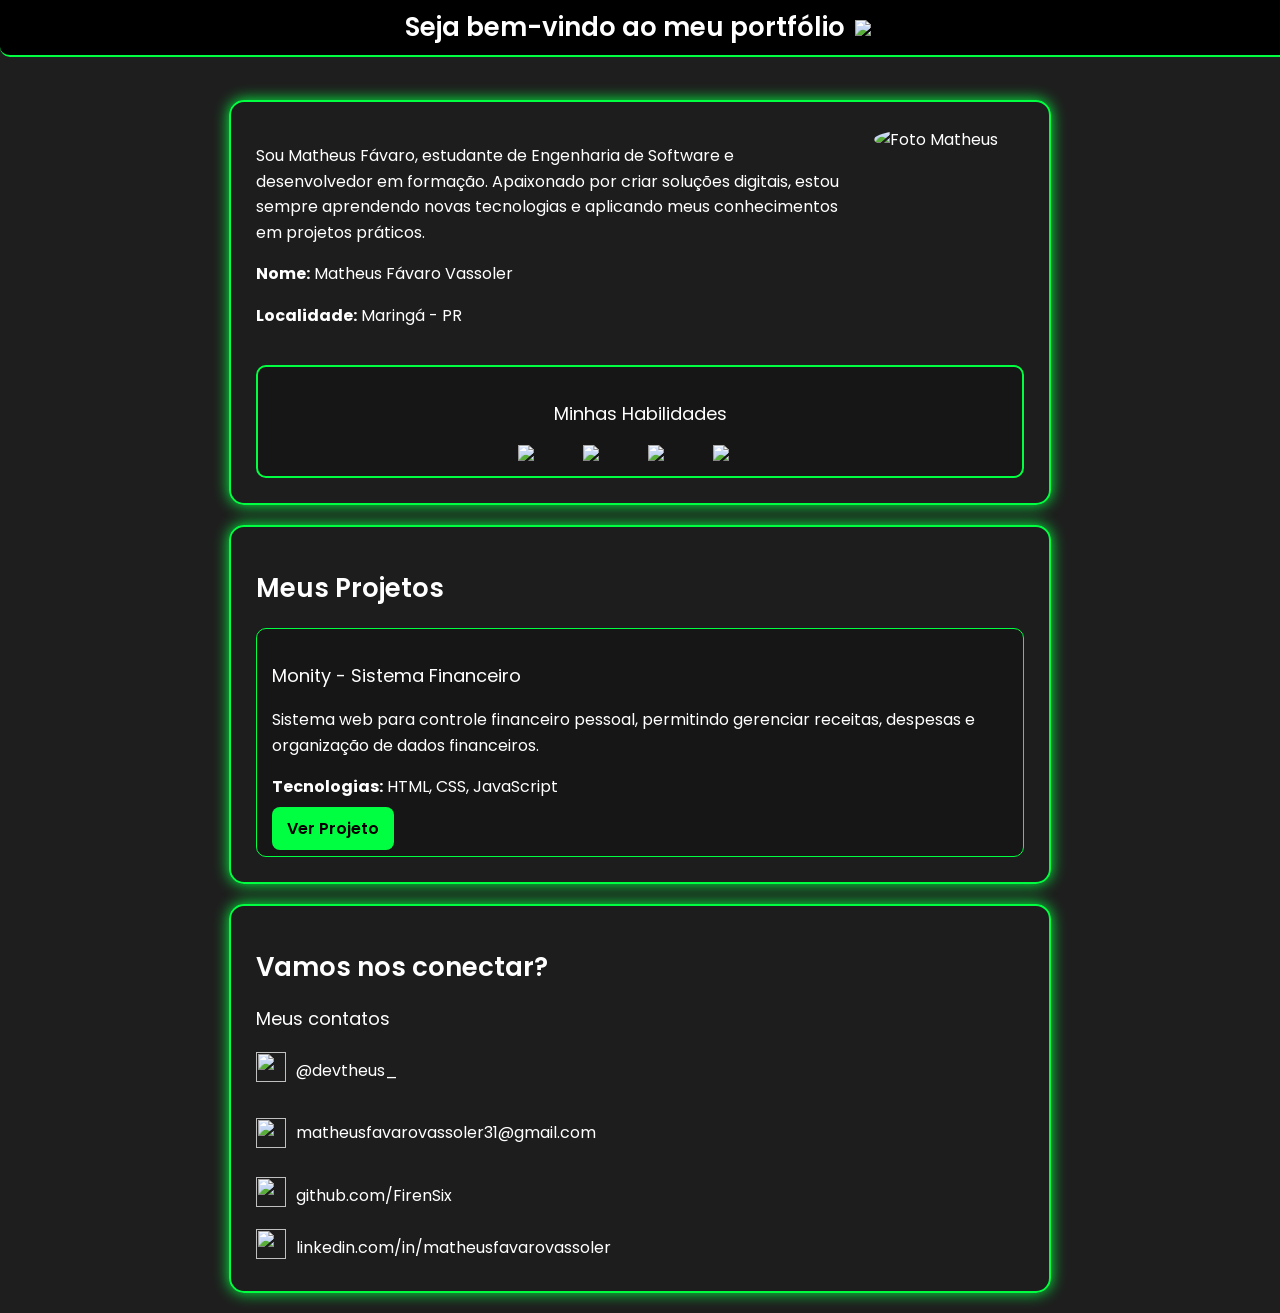
==== my portfolio/index.html @ 8dbd63f3 "Update my portfolio" ====
<!DOCTYPE html>
<html lang="pt-br">
<head>
  <meta charset="UTF-8">
  <title>Portfólio - Matheus</title>

  <link href="https://fonts.googleapis.com/css2?family=Poppins:wght@300;400;600&display=swap" rel="stylesheet">
  <link rel="stylesheet" href="css/style.css">
</head>
<body>

  <header class="header">
    <h1>Seja bem-vindo ao meu portfólio</h1>
    <img src="https://bluemoji.io/cdn-proxy/646218c67da47160c64a84d5/66b3e58387f7cb984dde9eb7_92.png">
  </header>

  <div class="primeira-parte">
    <div class="info-imagem">
      <div class="info-texto">
        <p>Sou Matheus Fávaro, estudante de Engenharia de Software e desenvolvedor em formação. Apaixonado por criar soluções digitais, estou sempre aprendendo novas tecnologias e aplicando meus conhecimentos em projetos práticos.</p>

        <p><strong>Nome:</strong> Matheus Fávaro Vassoler</p>
        <p><strong>Localidade:</strong> Maringá - PR</p>
      </div>

      <div class="imagem">
        <img class="perfil" src="imagens/imagemfoto.png" alt="Foto Matheus">
      </div>
    </div>

    <div class="habilidades">
      <h3>Minhas Habilidades</h3>

      <div class="icons">
        <img src="https://images.vexels.com/media/users/3/166383/isolated/preview/6024bc5746d7436c727825dc4fc23c22-icone-de-linguagem-de-programacao-html.png">
        <img src="https://images.vexels.com/media/users/3/166477/isolated/preview/9bb722f0e85ddbc1ce0f064534fd2311-icone-da-linguagem-de-programacao-python.png">
        <img src="https://img.icons8.com/color/512/c-programming.png">
        <img src="https://cdn.worldvectorlogo.com/logos/css-3.svg">
      </div>
    </div>
  </div>

  <!-- PROJETOS -->
  <div class="projetos">
    <h1>Meus Projetos</h1>

    <div class="card-projeto">
      <h3>Monity - Sistema Financeiro</h3>

      <p>
        Sistema web para controle financeiro pessoal, permitindo gerenciar receitas,
        despesas e organização de dados financeiros.
      </p>

      <p><strong>Tecnologias:</strong> HTML, CSS, JavaScript</p>

      <div class="botoes">
        <a href="https://finances-control2-0.vercel.app/" target="_blank" class="botao">
          Ver Projeto
        </a>
      </div>
    </div>
  </div>

  <!-- CONTATOS -->
  <div class="segunda-parte">
    <h1>Vamos nos conectar?</h1>
    <h3>Meus contatos</h3>

    <div class="contatos">

      <!-- Instagram -->
      <div class="item-contato">
        <a href="https://instagram.com/devtheus_" target="_blank">
          <img src="https://png.pngtree.com/png-vector/20221018/ourmid/pngtree-instagram-icon-png-image_6315974.png">
        </a>
        <a href="https://instagram.com/devtheus_" target="_blank">@devtheus_</a>
      </div>

      <!-- Email -->
      <div class="item-contato">
        <img src="https://images.icon-icons.com/1826/PNG/512/4202011emailgmaillogomailsocialsocialmedia-115677_115624.png">
        <p>matheusfavarovassoler31@gmail.com</p>
      </div>

      <!-- GitHub -->
      <div class="item-contato">
        <a href="https://github.com/FirenSix" target="_blank">
          <img src="https://images.icon-icons.com/3833/PNG/512/logo_github_icon_234969.png">
        </a>
        <a href="https://github.com/FirenSix" target="_blank">github.com/FirenSix</a>
      </div>

      <!-- LinkedIn -->
      <div class="item-contato">
        <a href="https://www.linkedin.com/in/matheusfavarovassoler" target="_blank">
          <img src="https://images.icon-icons.com/2429/PNG/512/linkedin_logo_icon_147268.png">
        </a>
        <a href="https://www.linkedin.com/in/matheusfavarovassoler" target="_blank">
          linkedin.com/in/matheusfavarovassoler
        </a>
      </div>

    </div>
  </div>

</body>
</html>
---- my portfolio/css/style.css ----
body {
  margin: 0;
  padding-top: 80px;

  background-color: #1e1e1e;
  background-image: url("https://cdn.pixabay.com/animation/2026/01/04/23/31/23-31-02-278_512.gif");
  background-position: center;
  background-repeat: no-repeat;
  background-size: cover;
  background-attachment: fixed;

  color: white;
  font-family: 'Poppins', sans-serif;
  font-size: 16px;
}

/* TEXTOS */
h1 {
  font-size: 26px;
  font-weight: 600;
}

h3 {
  font-size: 18px;
  font-weight: 400;
}

p {
  font-size: 16px;
  line-height: 1.6;
}

/* HEADER */
.header {
  display: flex;
  align-items: center;
  justify-content: center;
  gap: 10px;

  background-color: black;
  border-bottom: 2px solid #00ff40;
  border-bottom-left-radius: 10px;
  border-bottom-right-radius: 10px;

  padding: 10px;

  position: fixed;
  top: 0;
  width: 100%;
  height: 35px;
}

.header img {
  width: 40px;
}

/* BOXES */
.primeira-parte,
.segunda-parte,
.projetos {
  width: 60%;
  margin: 20px auto;

  background-color: rgba(30, 30, 30, 0.85);
  border: 2px solid #00ff40;
  border-radius: 15px;

  padding: 25px;
  text-align: left;

  box-shadow: 0 0 15px #00ff40;
}

/* Primeira parte: imagem à direita */
.info-imagem {
  display: flex;
  justify-content: space-between;
  align-items: flex-start;
  flex-wrap: wrap;
}

.info-texto {
  flex: 1;
  min-width: 250px;
  margin-right: 20px;
}

.imagem {
  flex: 0 0 150px;
}

.perfil {
  width: 150px;
  border-radius: 50%;
  display: block;
}

/* HABILIDADES */
.habilidades {
  margin-top: 20px;

  background-color: rgba(20, 20, 20, 0.8);
  border: 2px solid #00ff40;
  border-radius: 10px;

  padding: 15px;
  text-align: center;
}

.icons {
  display: flex;
  justify-content: center;
  gap: 15px;
  flex-wrap: wrap;
}

.icons img {
  width: 50px;
  transition: 0.3s;
}

.icons img:hover {
  transform: scale(1.1);
}

/* CONTATOS */
.contatos {
  display: flex;
  flex-direction: column;
  align-items: flex-start;
  gap: 15px;
  margin-top: 20px;
}

.item-contato {
  display: flex;
  align-items: center;
  gap: 10px;
}

.item-contato img {
  width: 30px;
  height: 30px;
  object-fit: contain;
}

/* LINKS */
.item-contato a {
  color: white;
  text-decoration: none;
  transition: 0.3s;
}

.item-contato a:hover {
  color: #00ff40;
}

/* PROJETOS */
.card-projeto {
  margin-top: 20px;
  padding: 15px;

  border: 1px solid #00ff40;
  border-radius: 10px;

  background-color: rgba(20, 20, 20, 0.8);
}

/* BOTÕES */
.botoes {
  margin-top: 15px;
}

.botao {
  padding: 10px 15px;
  background-color: #00ff40;
  color: black;
  border-radius: 8px;
  text-decoration: none;
  font-weight: 600;
  transition: 0.3s;
}

.botao:hover {
  background-color: #00cc33;
}
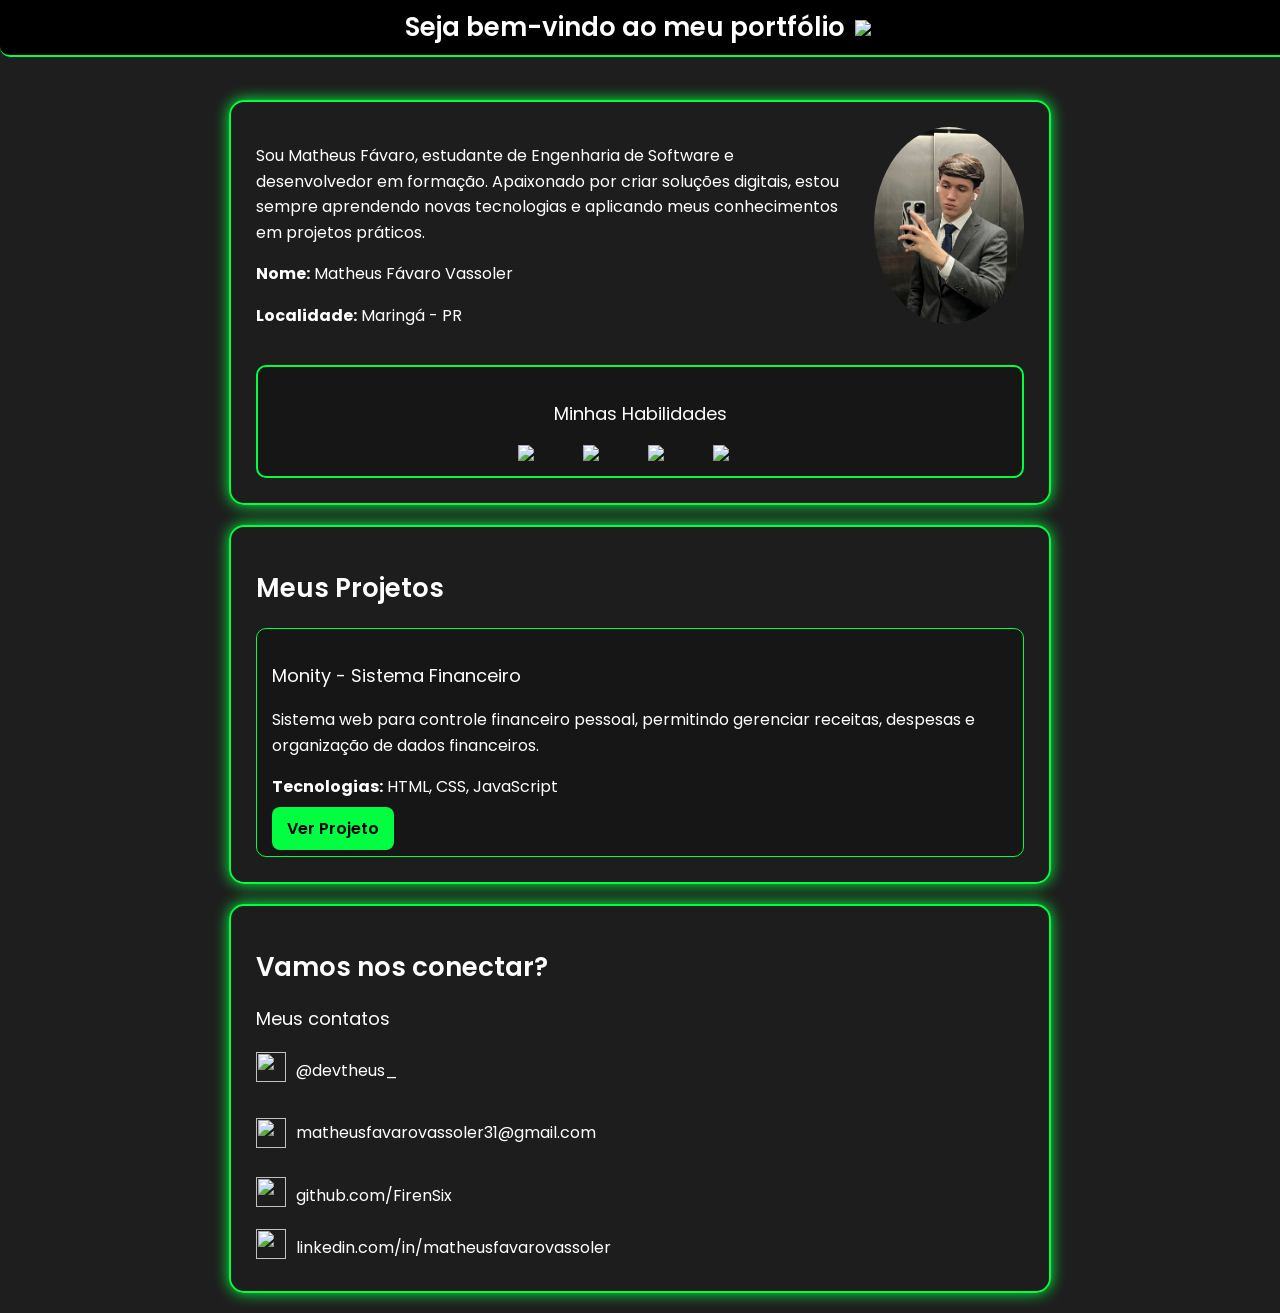
==== commit ae884588: "Fix HTML structure and formatting in index.html" ====
--- a/my portfolio/index.html
+++ b/my portfolio/index.html
@@ -24,7 +24,7 @@
       </div>
 
       <div class="imagem">
-        <img class="perfil" src="imagens/imagemfoto.png" alt="Foto Matheus">
+        <img class="perfil" src="images/imagemfoto.png" alt="Foto Matheus">
       </div>
     </div>
 
@@ -105,4 +105,4 @@
   </div>
 
 </body>
-</html>+</html>
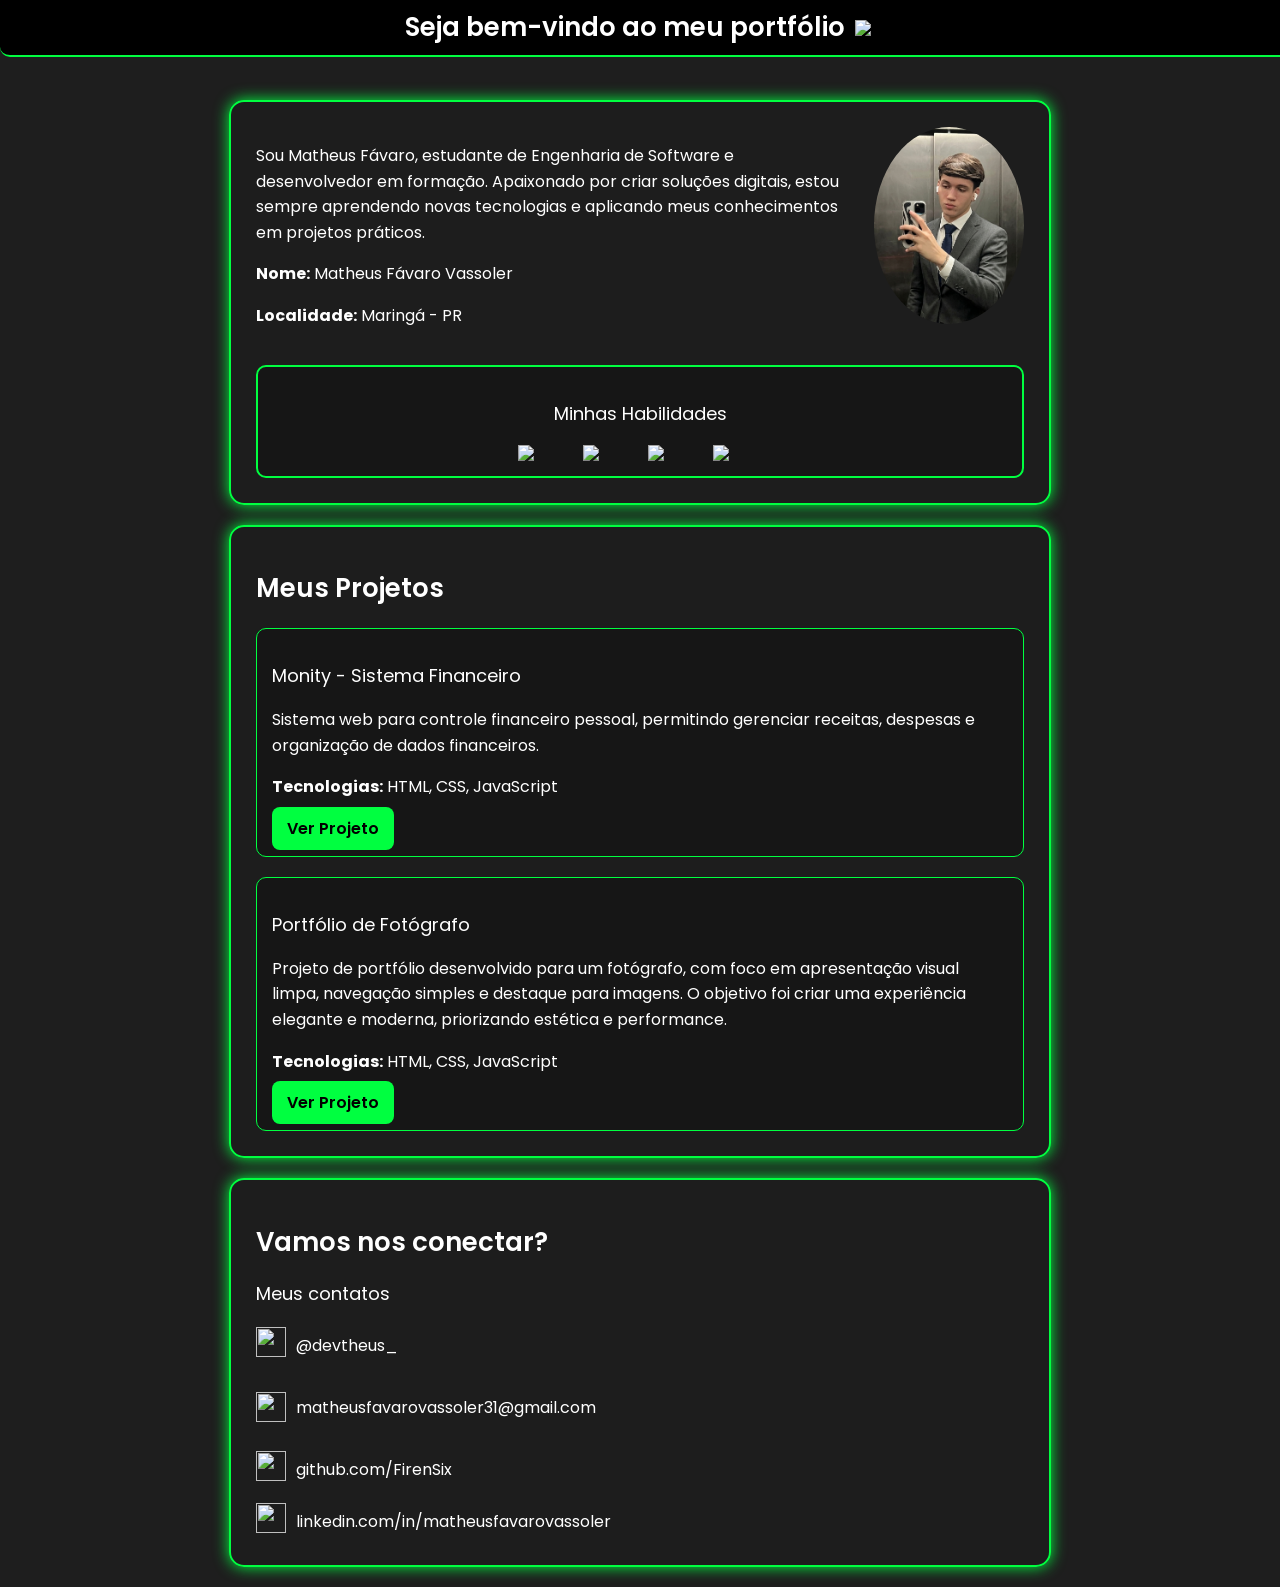
==== commit d59d1f21: "Add photographer portfolio project section Added a new project section for a photographer's portfoli" ====
--- a/my portfolio/index.html
+++ b/my portfolio/index.html
@@ -60,6 +60,22 @@
         </a>
       </div>
     </div>
+
+    <div class="card-projeto">
+      <h3>Portfólio de Fotógrafo</h3>
+
+      <p>
+        Projeto de portfólio desenvolvido para um fotógrafo, com foco em apresentação visual limpa, navegação simples e destaque para imagens. O objetivo foi criar uma experiência elegante e moderna, priorizando estética e performance.
+      </p>
+
+      <p><strong>Tecnologias:</strong> HTML, CSS, JavaScript</p>
+
+      <div class="botoes">
+        <a href="https://matheus-portfolio-zeta.vercel.app/" target="_blank" class="botao">
+          Ver Projeto
+        </a>
+      </div>
+    </div>
   </div>
 
   <!-- CONTATOS -->
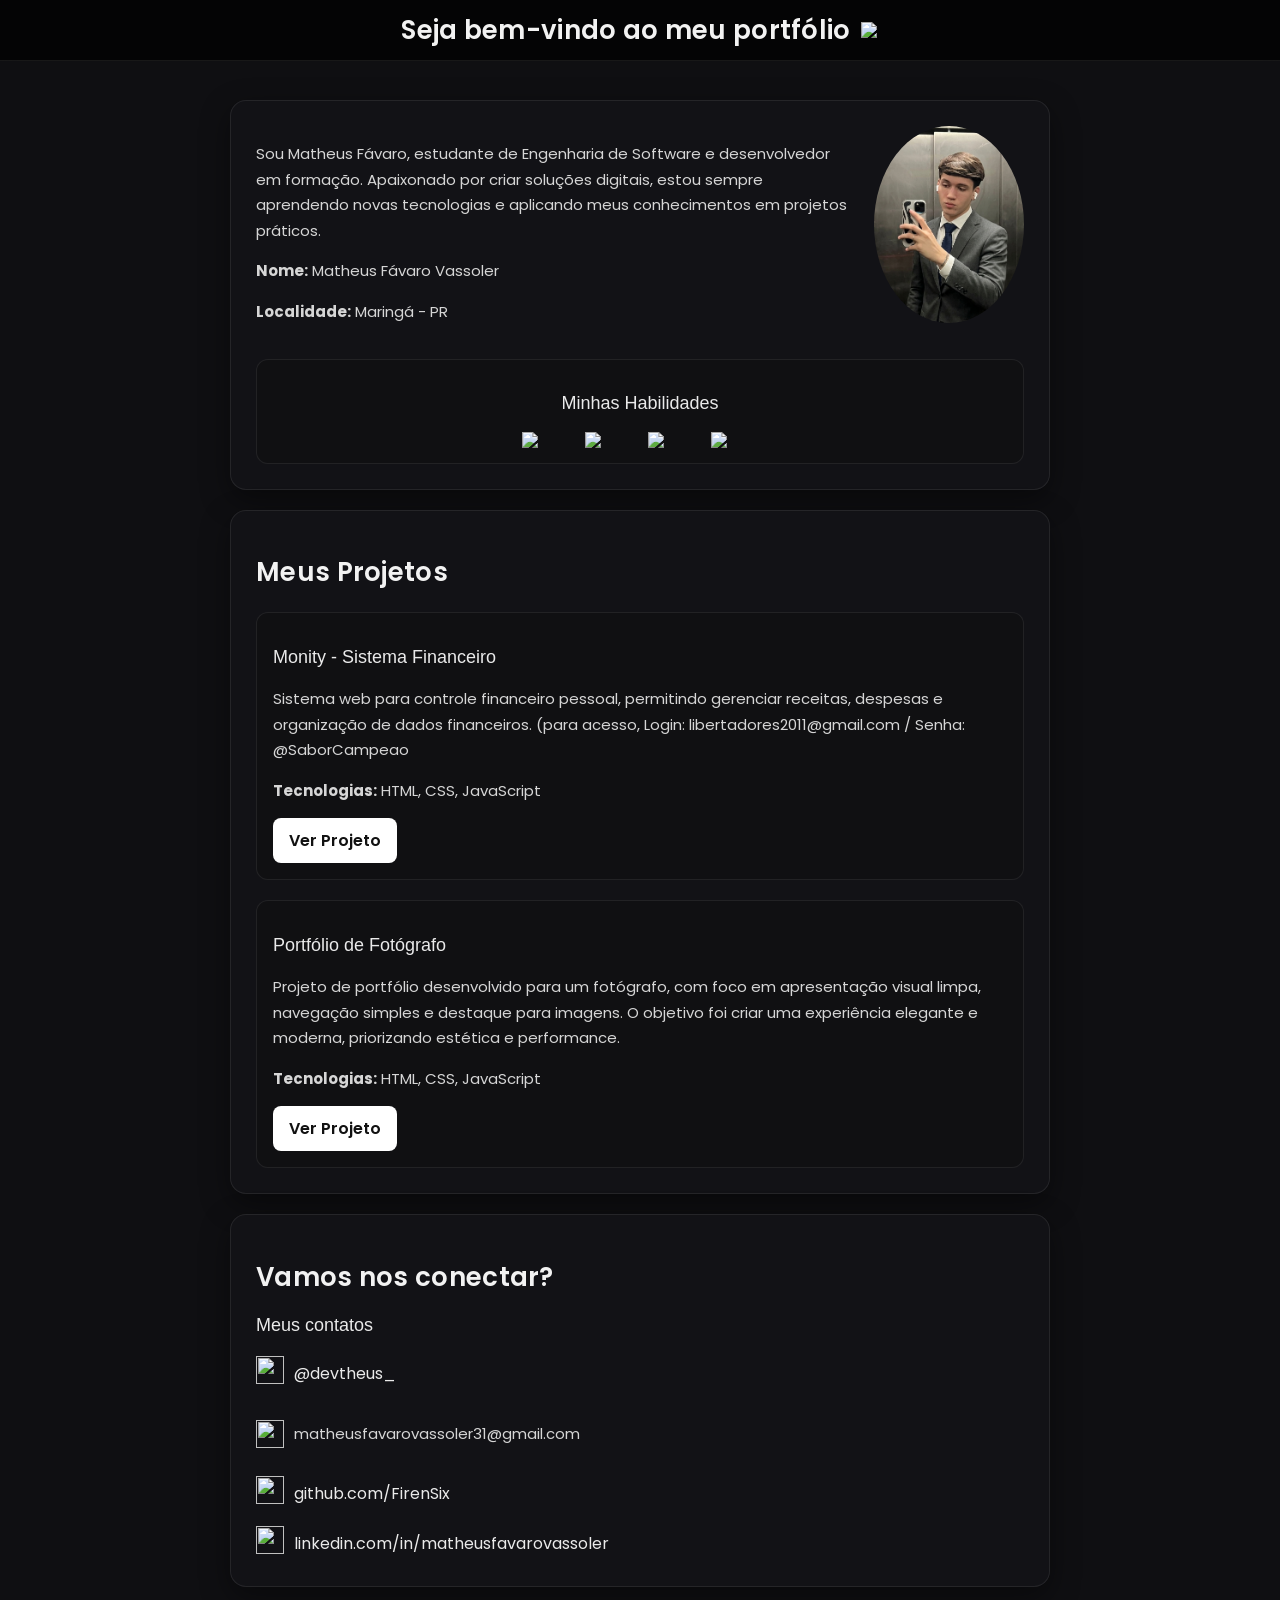
==== commit f3ebe43f: "Revise portfolio HTML structure and content Updated the HTML structure of the portfolio page, includ" ====
--- a/my portfolio/index.html
+++ b/my portfolio/index.html
@@ -50,6 +50,7 @@
       <p>
         Sistema web para controle financeiro pessoal, permitindo gerenciar receitas,
         despesas e organização de dados financeiros.
+        (para acesso, Login: libertadores2011@gmail.com / Senha: @SaborCampeao
       </p>
 
       <p><strong>Tecnologias:</strong> HTML, CSS, JavaScript</p>
--- a/my portfolio/css/style.css
+++ b/my portfolio/css/style.css
@@ -2,14 +2,14 @@
   margin: 0;
   padding-top: 80px;
 
-  background-color: #1e1e1e;
+  background-color: #0f0f12;
   background-image: url("https://cdn.pixabay.com/animation/2026/01/04/23/31/23-31-02-278_512.gif");
   background-position: center;
   background-repeat: no-repeat;
   background-size: cover;
   background-attachment: fixed;
 
-  color: white;
+  color: #f2f2f2;
   font-family: 'Poppins', sans-serif;
   font-size: 16px;
 }
@@ -18,16 +18,19 @@
 h1 {
   font-size: 26px;
   font-weight: 600;
+  letter-spacing: 0.3px;
 }
 
 h3 {
   font-size: 18px;
-  font-weight: 400;
+  font-weight: 500;
+  color: #eaeaea;
 }
 
 p {
-  font-size: 16px;
-  line-height: 1.6;
+  font-size: 15px;
+  line-height: 1.7;
+  color: #d6d6d6;
 }
 
 /* HEADER */
@@ -37,21 +40,20 @@
   justify-content: center;
   gap: 10px;
 
-  background-color: black;
-  border-bottom: 2px solid #00ff40;
-  border-bottom-left-radius: 10px;
-  border-bottom-right-radius: 10px;
+  background-color: rgba(0,0,0,0.7);
+  border-bottom: 1px solid rgba(255,255,255,0.08);
+  backdrop-filter: blur(10px);
 
   padding: 10px;
 
   position: fixed;
   top: 0;
   width: 100%;
-  height: 35px;
+  height: 40px;
 }
 
 .header img {
-  width: 40px;
+  width: 38px;
 }
 
 /* BOXES */
@@ -61,14 +63,15 @@
   width: 60%;
   margin: 20px auto;
 
-  background-color: rgba(30, 30, 30, 0.85);
-  border: 2px solid #00ff40;
-  border-radius: 15px;
+  background-color: rgba(20, 20, 24, 0.75);
+  border: 1px solid rgba(255,255,255,0.08);
+  border-radius: 16px;
 
   padding: 25px;
   text-align: left;
 
-  box-shadow: 0 0 15px #00ff40;
+  box-shadow: 0 10px 30px rgba(0,0,0,0.4);
+  backdrop-filter: blur(8px);
 }
 
 /* Primeira parte: imagem à direita */
@@ -99,9 +102,9 @@
 .habilidades {
   margin-top: 20px;
 
-  background-color: rgba(20, 20, 20, 0.8);
-  border: 2px solid #00ff40;
-  border-radius: 10px;
+  background-color: rgba(15, 15, 18, 0.6);
+  border: 1px solid rgba(255,255,255,0.08);
+  border-radius: 12px;
 
   padding: 15px;
   text-align: center;
@@ -115,12 +118,14 @@
 }
 
 .icons img {
-  width: 50px;
-  transition: 0.3s;
+  width: 48px;
+  transition: 0.25s;
+  filter: grayscale(10%);
 }
 
 .icons img:hover {
-  transform: scale(1.1);
+  transform: scale(1.08);
+  filter: grayscale(0%);
 }
 
 /* CONTATOS */
@@ -139,31 +144,31 @@
 }
 
 .item-contato img {
-  width: 30px;
-  height: 30px;
+  width: 28px;
+  height: 28px;
   object-fit: contain;
 }
 
 /* LINKS */
 .item-contato a {
-  color: white;
+  color: #eaeaea;
   text-decoration: none;
   transition: 0.3s;
 }
 
 .item-contato a:hover {
-  color: #00ff40;
+  color: #ffffff;
 }
 
 /* PROJETOS */
 .card-projeto {
   margin-top: 20px;
-  padding: 15px;
+  padding: 16px;
 
-  border: 1px solid #00ff40;
-  border-radius: 10px;
+  border: 1px solid rgba(255,255,255,0.08);
+  border-radius: 12px;
 
-  background-color: rgba(20, 20, 20, 0.8);
+  background-color: rgba(15, 15, 18, 0.6);
 }
 
 /* BOTÕES */
@@ -172,15 +177,17 @@
 }
 
 .botao {
-  padding: 10px 15px;
-  background-color: #00ff40;
-  color: black;
+  padding: 10px 16px;
+  background: #ffffff;
+  color: #111;
   border-radius: 8px;
   text-decoration: none;
   font-weight: 600;
-  transition: 0.3s;
+  transition: 0.25s;
+  display: inline-block;
 }
 
 .botao:hover {
-  background-color: #00cc33;
-}+  background: #eaeaea;
+  transform: translateY(-2px);
+}
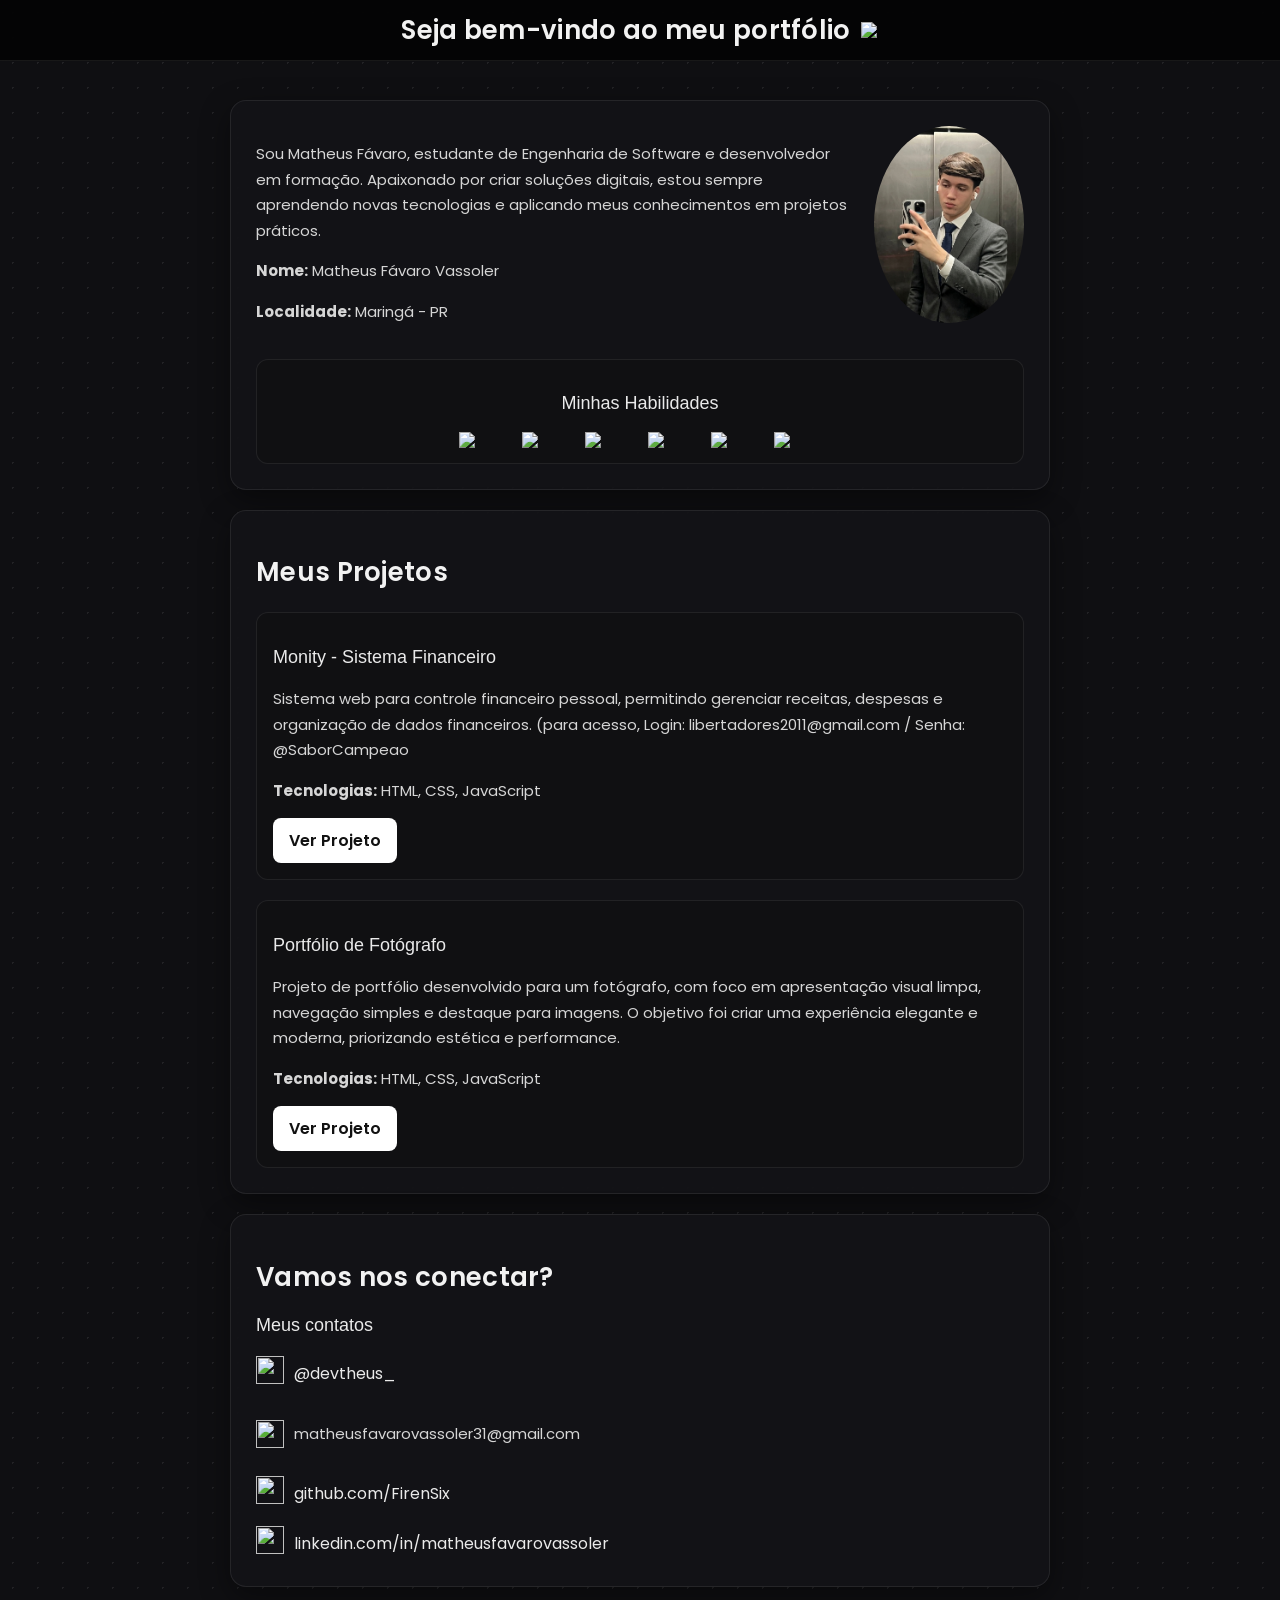
==== commit 1c8354d6: "Update portfolio with new skills and project details Added new skills and updated project descriptio" ====
--- a/my portfolio/index.html
+++ b/my portfolio/index.html
@@ -2,6 +2,7 @@
 <html lang="pt-br">
 <head>
   <meta charset="UTF-8">
+  <meta name="viewport" content="width=device-width, initial-scale=1.0">
   <title>Portfólio - Matheus</title>
 
   <link href="https://fonts.googleapis.com/css2?family=Poppins:wght@300;400;600&display=swap" rel="stylesheet">
@@ -9,11 +10,13 @@
 </head>
 <body>
 
+  <!-- topo do site -->
   <header class="header">
     <h1>Seja bem-vindo ao meu portfólio</h1>
     <img src="https://bluemoji.io/cdn-proxy/646218c67da47160c64a84d5/66b3e58387f7cb984dde9eb7_92.png">
   </header>
 
+  <!-- apresentação + habilidades -->
   <div class="primeira-parte">
     <div class="info-imagem">
       <div class="info-texto">
@@ -36,14 +39,17 @@
         <img src="https://images.vexels.com/media/users/3/166477/isolated/preview/9bb722f0e85ddbc1ce0f064534fd2311-icone-da-linguagem-de-programacao-python.png">
         <img src="https://img.icons8.com/color/512/c-programming.png">
         <img src="https://cdn.worldvectorlogo.com/logos/css-3.svg">
+        <img src="https://icon.icepanel.io/Technology/svg/Azure-SQL-Database.svg">
+        <img src="https://upload.wikimedia.org/wikipedia/commons/thumb/c/cf/New_Power_BI_Logo.svg/960px-New_Power_BI_Logo.svg.png">
       </div>
     </div>
   </div>
 
-  <!-- PROJETOS -->
+  <!-- meus projetos -->
   <div class="projetos">
     <h1>Meus Projetos</h1>
 
+    <!-- projeto 1 -->
     <div class="card-projeto">
       <h3>Monity - Sistema Financeiro</h3>
 
@@ -62,6 +68,7 @@
       </div>
     </div>
 
+    <!-- projeto 2 -->
     <div class="card-projeto">
       <h3>Portfólio de Fotógrafo</h3>
 
@@ -79,14 +86,14 @@
     </div>
   </div>
 
-  <!-- CONTATOS -->
+  <!-- contatos -->
   <div class="segunda-parte">
     <h1>Vamos nos conectar?</h1>
     <h3>Meus contatos</h3>
 
     <div class="contatos">
 
-      <!-- Instagram -->
+      <!-- instagram -->
       <div class="item-contato">
         <a href="https://instagram.com/devtheus_" target="_blank">
           <img src="https://png.pngtree.com/png-vector/20221018/ourmid/pngtree-instagram-icon-png-image_6315974.png">
@@ -94,13 +101,13 @@
         <a href="https://instagram.com/devtheus_" target="_blank">@devtheus_</a>
       </div>
 
-      <!-- Email -->
+      <!-- email -->
       <div class="item-contato">
         <img src="https://images.icon-icons.com/1826/PNG/512/4202011emailgmaillogomailsocialsocialmedia-115677_115624.png">
         <p>matheusfavarovassoler31@gmail.com</p>
       </div>
 
-      <!-- GitHub -->
+      <!-- github -->
       <div class="item-contato">
         <a href="https://github.com/FirenSix" target="_blank">
           <img src="https://images.icon-icons.com/3833/PNG/512/logo_github_icon_234969.png">
@@ -108,7 +115,7 @@
         <a href="https://github.com/FirenSix" target="_blank">github.com/FirenSix</a>
       </div>
 
-      <!-- LinkedIn -->
+      <!-- linkedin -->
       <div class="item-contato">
         <a href="https://www.linkedin.com/in/matheusfavarovassoler" target="_blank">
           <img src="https://images.icon-icons.com/2429/PNG/512/linkedin_logo_icon_147268.png">
--- a/my portfolio/css/style.css
+++ b/my portfolio/css/style.css
@@ -3,18 +3,15 @@
   padding-top: 80px;
 
   background-color: #0f0f12;
-  background-image: url("https://cdn.pixabay.com/animation/2026/01/04/23/31/23-31-02-278_512.gif");
-  background-position: center;
-  background-repeat: no-repeat;
-  background-size: cover;
-  background-attachment: fixed;
+  background-image: radial-gradient(rgba(255,255,255,0.08) 1px, transparent 1px);
+  background-size: 25px 25px;
 
   color: #f2f2f2;
   font-family: 'Poppins', sans-serif;
   font-size: 16px;
 }
 
-/* TEXTOS */
+/* textos */
 h1 {
   font-size: 26px;
   font-weight: 600;
@@ -33,7 +30,7 @@
   color: #d6d6d6;
 }
 
-/* HEADER */
+/* topo (header) */
 .header {
   display: flex;
   align-items: center;
@@ -56,7 +53,7 @@
   width: 38px;
 }
 
-/* BOXES */
+/* caixas principais do site */
 .primeira-parte,
 .segunda-parte,
 .projetos {
@@ -74,7 +71,7 @@
   backdrop-filter: blur(8px);
 }
 
-/* Primeira parte: imagem à direita */
+/* seção inicial com texto + imagem */
 .info-imagem {
   display: flex;
   justify-content: space-between;
@@ -98,7 +95,7 @@
   display: block;
 }
 
-/* HABILIDADES */
+/* bloco de habilidades */
 .habilidades {
   margin-top: 20px;
 
@@ -128,7 +125,7 @@
   filter: grayscale(0%);
 }
 
-/* CONTATOS */
+/* área de contatos */
 .contatos {
   display: flex;
   flex-direction: column;
@@ -149,7 +146,7 @@
   object-fit: contain;
 }
 
-/* LINKS */
+/* links */
 .item-contato a {
   color: #eaeaea;
   text-decoration: none;
@@ -160,7 +157,7 @@
   color: #ffffff;
 }
 
-/* PROJETOS */
+/* cards dos projetos */
 .card-projeto {
   margin-top: 20px;
   padding: 16px;
@@ -171,7 +168,7 @@
   background-color: rgba(15, 15, 18, 0.6);
 }
 
-/* BOTÕES */
+/* botões */
 .botoes {
   margin-top: 15px;
 }
@@ -191,3 +188,84 @@
   background: #eaeaea;
   transform: translateY(-2px);
 }
+
+/* ajustes para mobile */
+@media (max-width: 480px) {
+
+  /* header menor */
+  .header {
+    height: auto;
+    padding: 8px;
+    flex-direction: column;
+    gap: 5px;
+  }
+
+  .header h1 {
+    font-size: 18px;
+    text-align: center;
+  }
+
+  .header img {
+    width: 28px;
+  }
+
+  /* caixas ocupando quase toda a tela */
+  .primeira-parte,
+  .segunda-parte,
+  .projetos {
+    width: 90%;
+    padding: 18px;
+  }
+
+  /* empilha texto + imagem */
+  .info-imagem {
+    flex-direction: column;
+    align-items: center;
+    text-align: center;
+  }
+
+  .info-texto {
+    margin-right: 0;
+  }
+
+  .imagem {
+    margin-top: 15px;
+  }
+
+  .perfil {
+    width: 120px;
+  }
+
+  /* textos menores */
+  h1 {
+    font-size: 20px;
+  }
+
+  h3 {
+    font-size: 16px;
+  }
+
+  p {
+    font-size: 14px;
+  }
+
+  /* ícones menores */
+  .icons img {
+    width: 40px;
+  }
+
+  /* contatos alinhados à esquerda */
+.contatos {
+  align-items: flex-start;
+}
+
+.item-contato {
+  justify-content: flex-start;
+}
+
+  /* botão ajustado */
+  .botao {
+    padding: 9px 14px;
+    font-size: 14px;
+  }
+}
